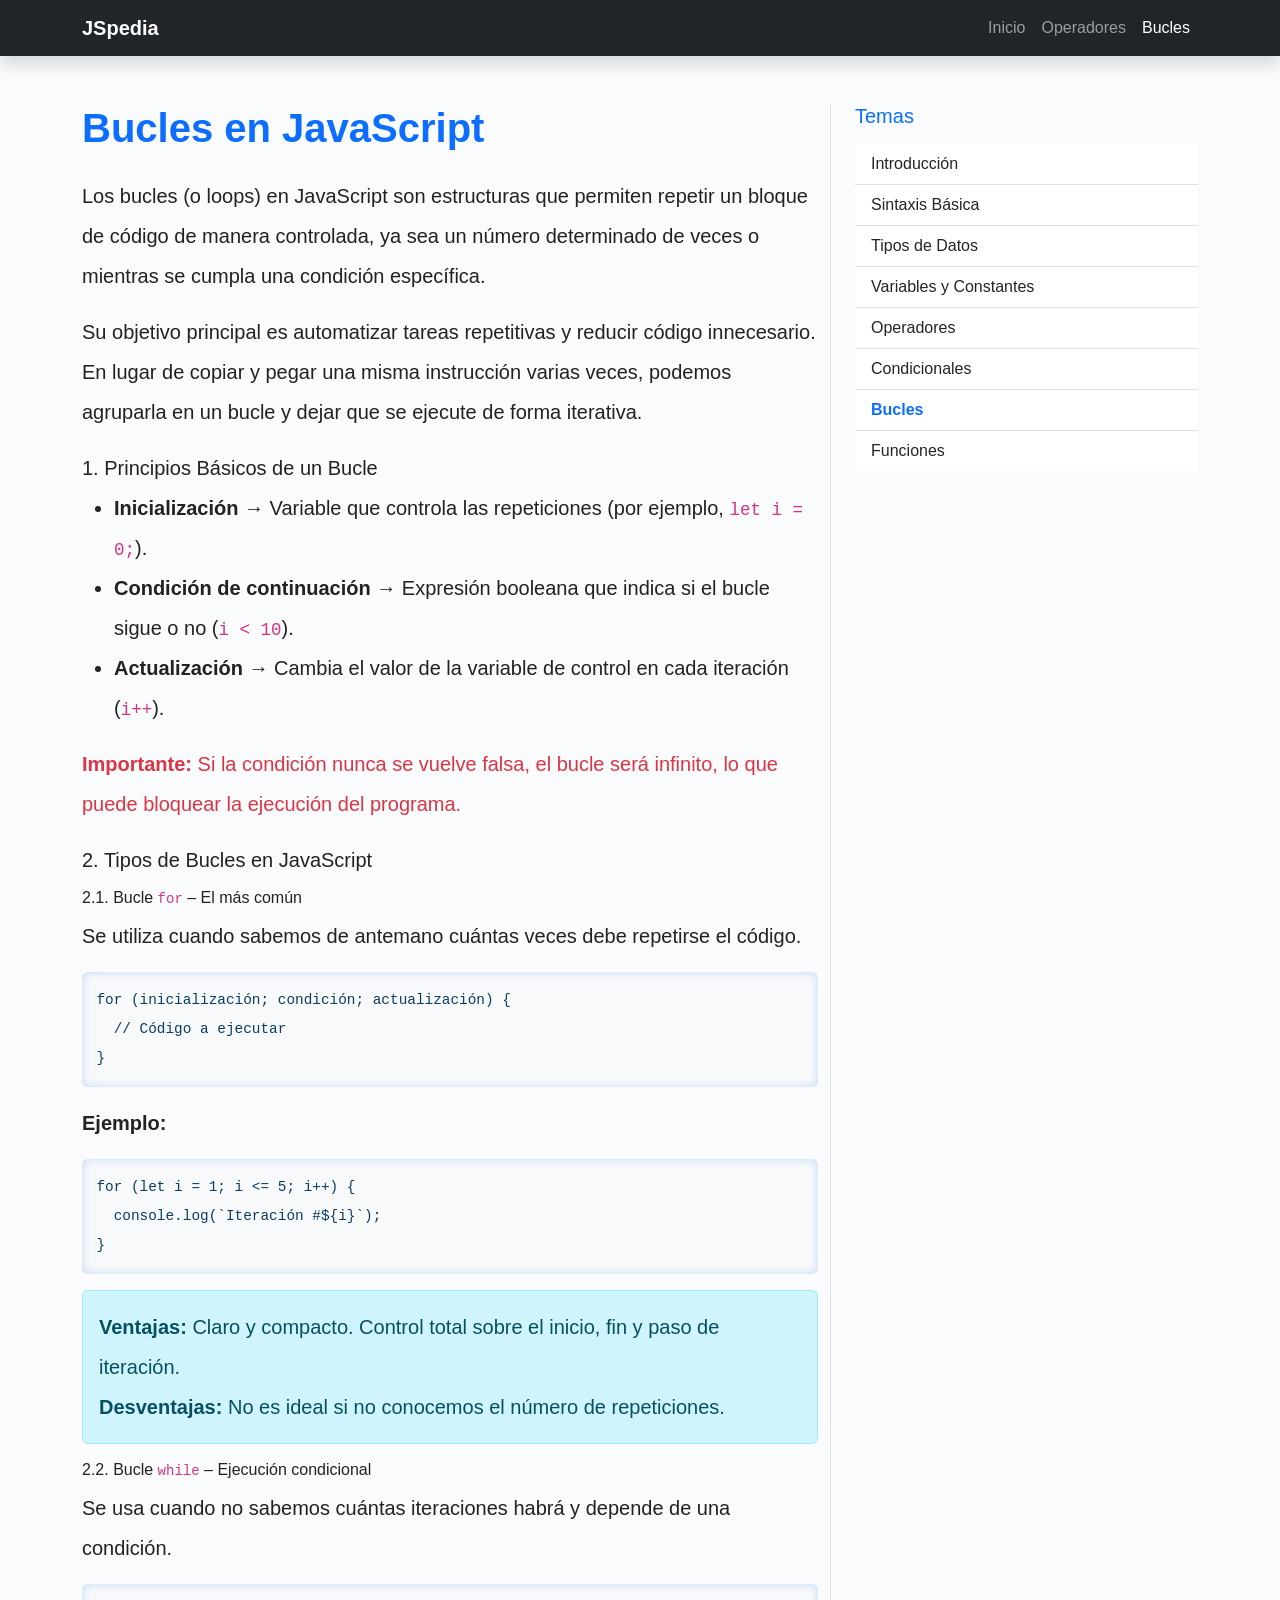
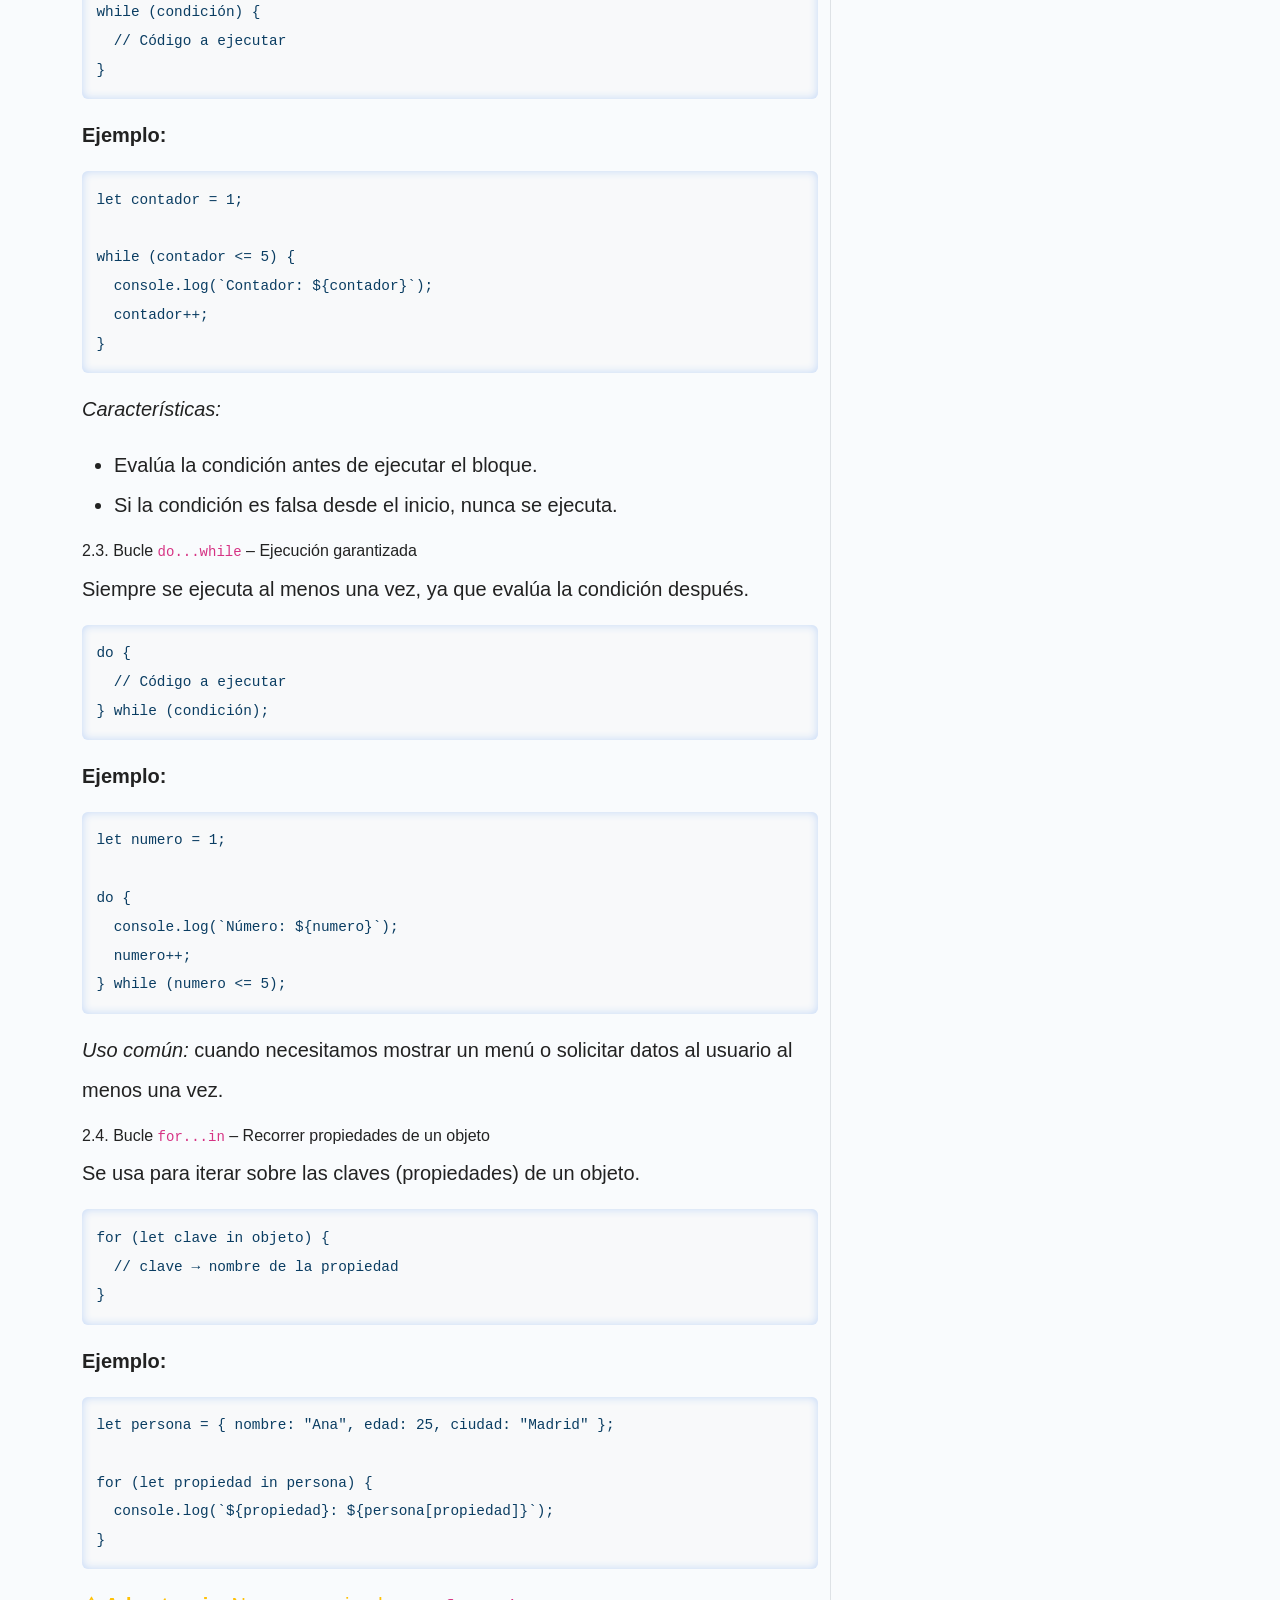
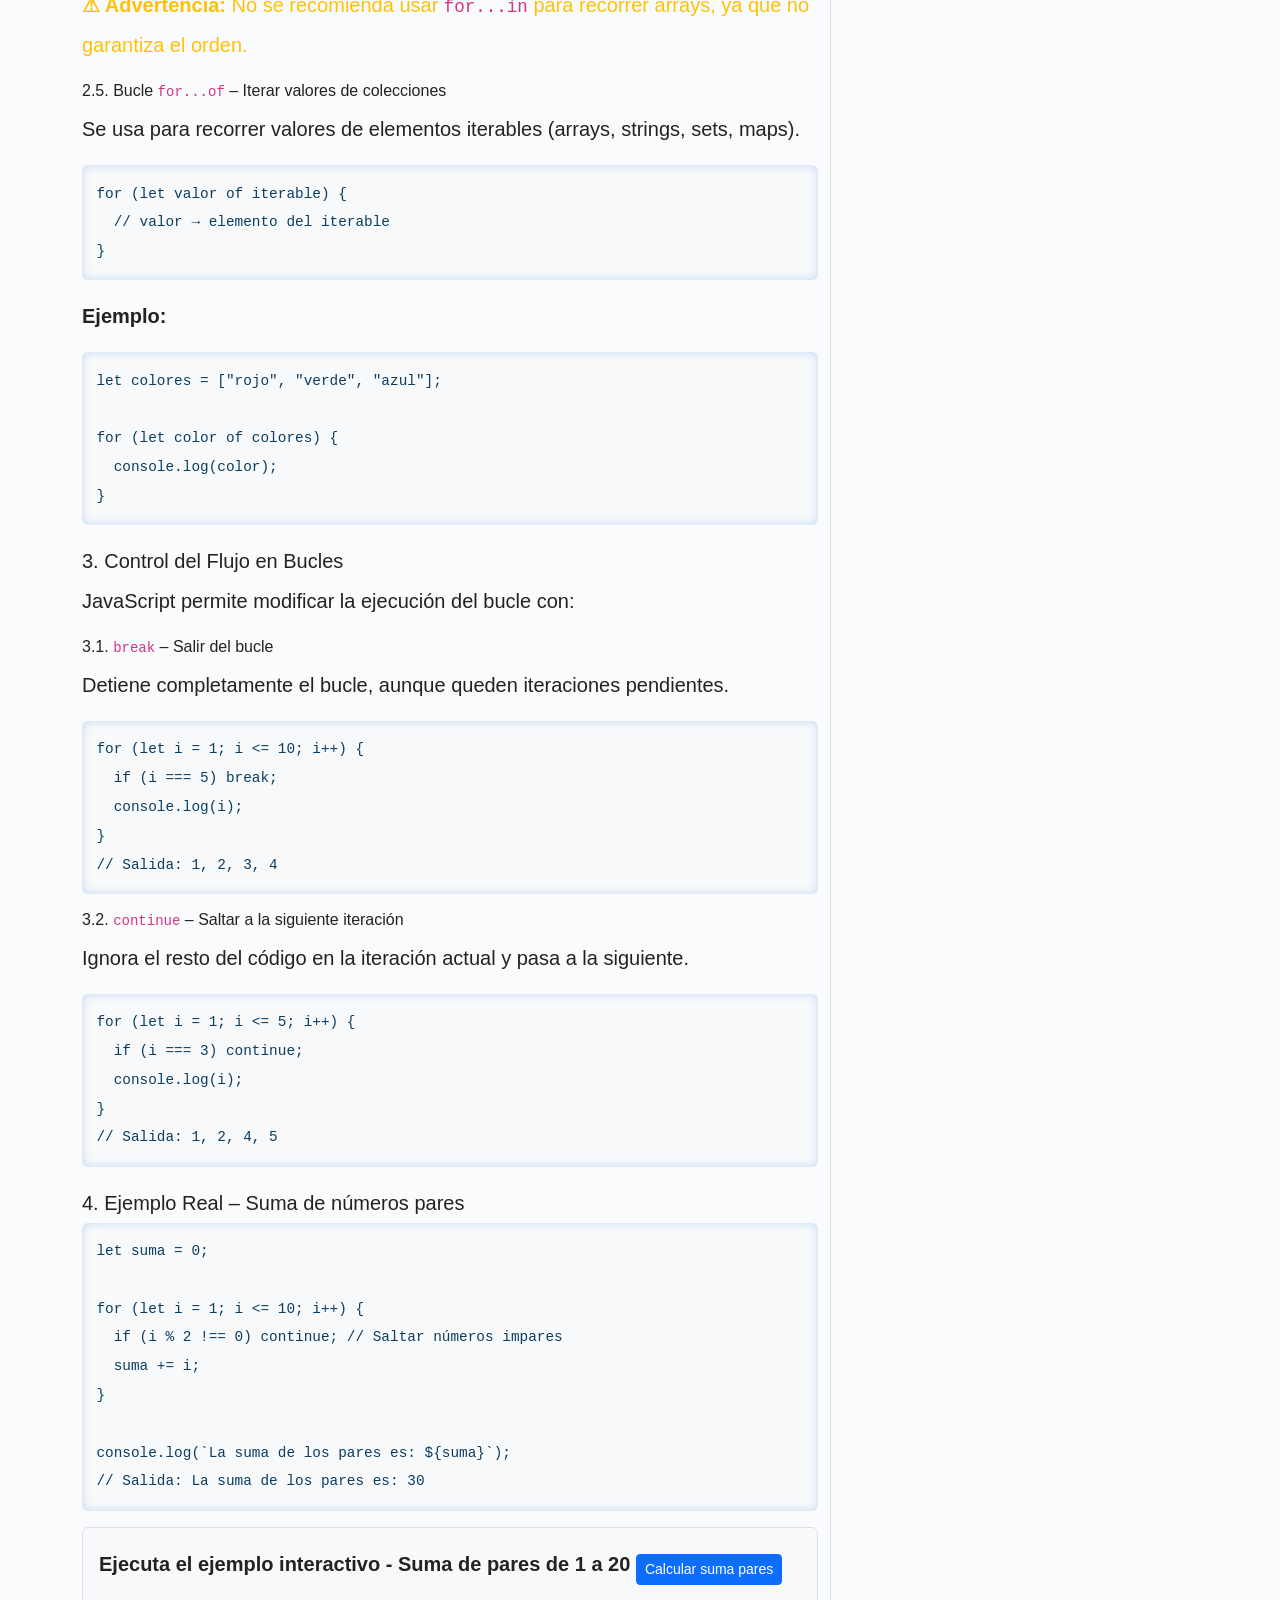
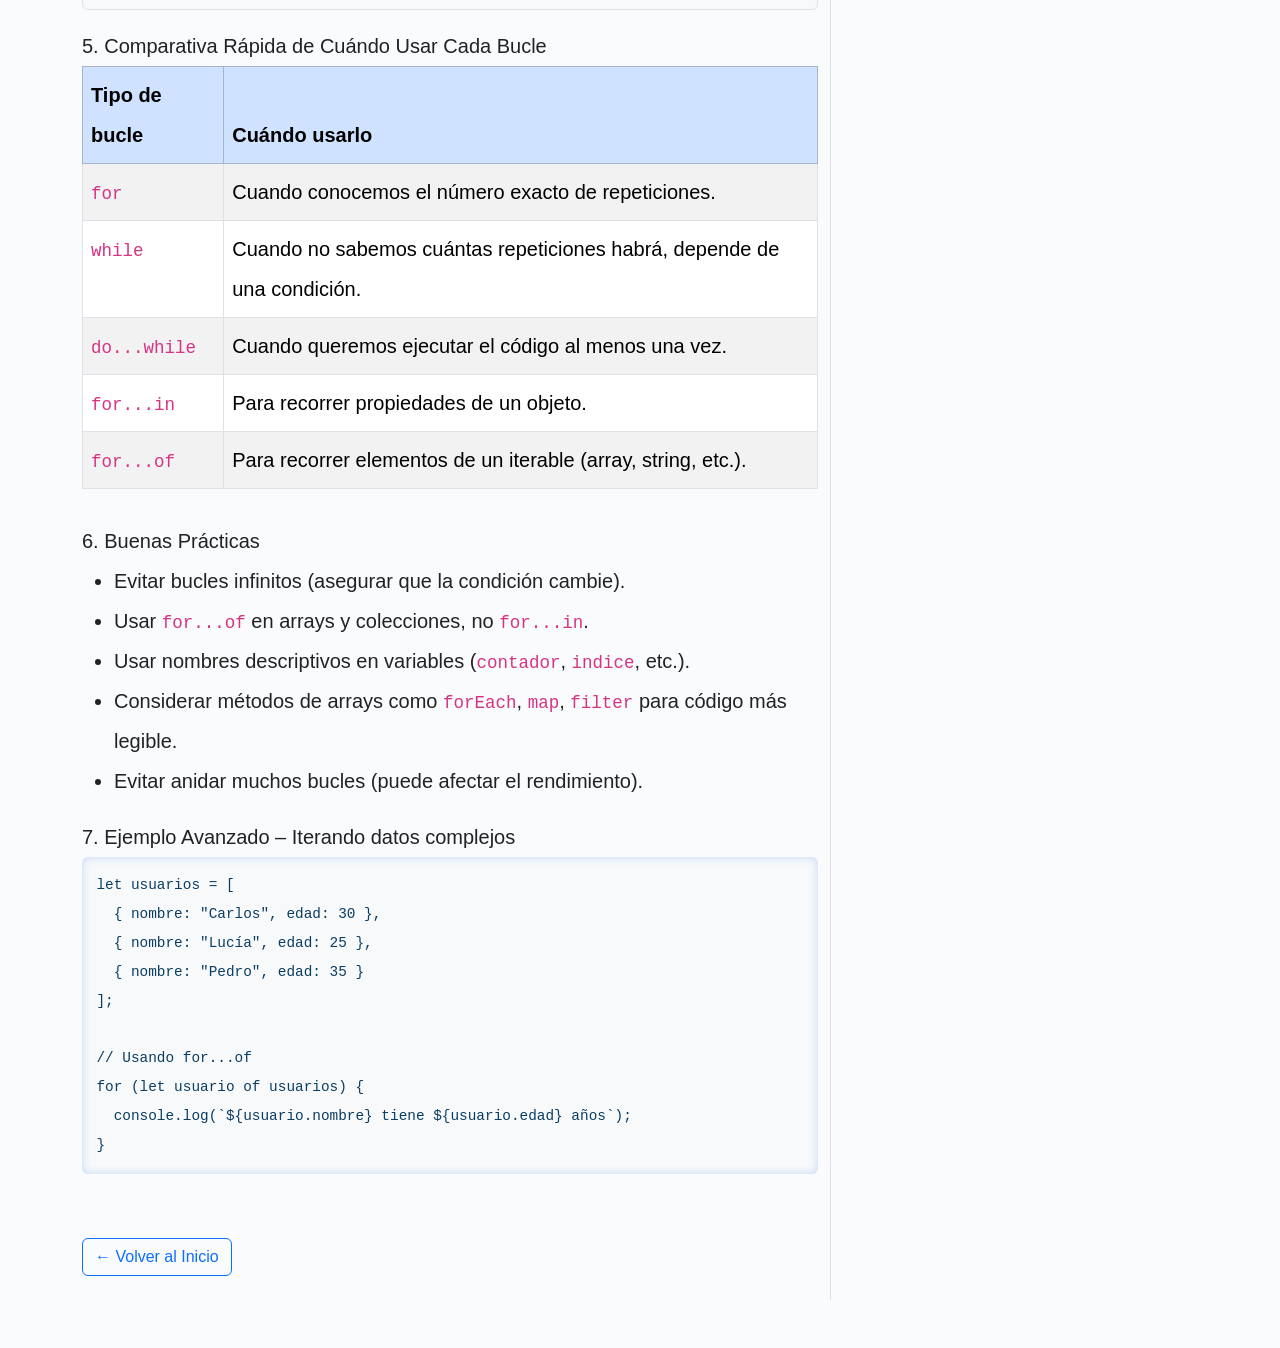
==== temas/bucles.html @ 1a0fc57c "implementacion de temas faltantes dentro de la enciclopedia" ====
<!DOCTYPE html>
<html lang="es">
<head>
    <meta charset="UTF-8" />
    <meta name="viewport" content="width=device-width, initial-scale=1" />
    <title>Introducción a JavaScript - Bucles</title>
    <link href="https://cdn.jsdelivr.net/npm/bootstrap@5.3.3/dist/css/bootstrap.min.css" rel="stylesheet" />
    <link href="../css/style.css" rel="stylesheet" />
    <style>
      pre code {
        display: block;
        padding: 1em;
        background-color: #f8f9fa;
        border-radius: 0.375rem;
        overflow-x: auto;
        font-size: 0.9rem;
      }
    </style>
</head>
<body>
    <nav class="navbar navbar-expand-lg navbar-dark bg-dark shadow sticky-top">
        <div class="container">
            <a class="navbar-brand fw-bold" href="../index.html">JSpedia</a>
            <button class="navbar-toggler" type="button" data-bs-toggle="collapse" data-bs-target="#menuTema" aria-controls="menuTema" aria-expanded="false" aria-label="Toggle navigation">
                <span class="navbar-toggler-icon"></span>
            </button>
            <div class="collapse navbar-collapse" id="menuTema">
                <ul class="navbar-nav ms-auto fs-6">
                    <li class="nav-item"><a class="nav-link" href="../index.html">Inicio</a></li>
                    <li class="nav-item"><a class="nav-link" href="operadores.html">Operadores</a></li>
                    <li class="nav-item"><a class="nav-link active" href="bucles.html">Bucles</a></li>
                </ul>
            </div>
        </div>
    </nav>

    <div class="container my-5">
      <div class="row">
        <!-- Contenido principal -->
        <main class="col-lg-8">
          <h1 class="mb-4 text-primary fw-bold">Bucles en JavaScript</h1>

          <article class="mb-4 fs-5 lh-lg">

<section class="mb-5 fs-5 lh-lg">

  <p>Los bucles (o loops) en JavaScript son estructuras que permiten repetir un bloque de código de manera controlada, ya sea un número determinado de veces o mientras se cumpla una condición específica.</p>

  <p>Su objetivo principal es automatizar tareas repetitivas y reducir código innecesario. En lugar de copiar y pegar una misma instrucción varias veces, podemos agruparla en un bucle y dejar que se ejecute de forma iterativa.</p>

  <h5 class="mt-4">1. Principios Básicos de un Bucle</h5>
  <ul>
    <li><strong>Inicialización</strong> → Variable que controla las repeticiones (por ejemplo, <code>let i = 0;</code>).</li>
    <li><strong>Condición de continuación</strong> → Expresión booleana que indica si el bucle sigue o no (<code>i &lt; 10</code>).</li>
    <li><strong>Actualización</strong> → Cambia el valor de la variable de control en cada iteración (<code>i++</code>).</li>
  </ul>
  <p class="text-danger"><strong>Importante:</strong> Si la condición nunca se vuelve falsa, el bucle será infinito, lo que puede bloquear la ejecución del programa.</p>

  <h5 class="mt-4">2. Tipos de Bucles en JavaScript</h5>

  <h6 class="mt-3">2.1. Bucle <code>for</code> – El más común</h6>
  <p>Se utiliza cuando sabemos de antemano cuántas veces debe repetirse el código.</p>
  <pre><code>for (inicialización; condición; actualización) {
  // Código a ejecutar
}</code></pre>
  <p><strong>Ejemplo:</strong></p>
  <pre><code>for (let i = 1; i &lt;= 5; i++) {
  console.log(`Iteración #${i}`);
}</code></pre>
  <div class="alert alert-info">
    <strong>Ventajas:</strong> Claro y compacto. Control total sobre el inicio, fin y paso de iteración.<br>
    <strong>Desventajas:</strong> No es ideal si no conocemos el número de repeticiones.
  </div>

  <h6 class="mt-3">2.2. Bucle <code>while</code> – Ejecución condicional</h6>
  <p>Se usa cuando no sabemos cuántas iteraciones habrá y depende de una condición.</p>
  <pre><code>while (condición) {
  // Código a ejecutar
}</code></pre>
  <p><strong>Ejemplo:</strong></p>
  <pre><code>let contador = 1;

while (contador &lt;= 5) {
  console.log(`Contador: ${contador}`);
  contador++;
}</code></pre>
  <p><em>Características:</em></p>
  <ul>
    <li>Evalúa la condición antes de ejecutar el bloque.</li>
    <li>Si la condición es falsa desde el inicio, nunca se ejecuta.</li>
  </ul>

  <h6 class="mt-3">2.3. Bucle <code>do...while</code> – Ejecución garantizada</h6>
  <p>Siempre se ejecuta al menos una vez, ya que evalúa la condición después.</p>
  <pre><code>do {
  // Código a ejecutar
} while (condición);</code></pre>
  <p><strong>Ejemplo:</strong></p>
  <pre><code>let numero = 1;

do {
  console.log(`Número: ${numero}`);
  numero++;
} while (numero &lt;= 5);</code></pre>
  <p><em>Uso común:</em> cuando necesitamos mostrar un menú o solicitar datos al usuario al menos una vez.</p>

  <h6 class="mt-3">2.4. Bucle <code>for...in</code> – Recorrer propiedades de un objeto</h6>
  <p>Se usa para iterar sobre las claves (propiedades) de un objeto.</p>
  <pre><code>for (let clave in objeto) {
  // clave → nombre de la propiedad
}</code></pre>
  <p><strong>Ejemplo:</strong></p>
  <pre><code>let persona = { nombre: "Ana", edad: 25, ciudad: "Madrid" };

for (let propiedad in persona) {
  console.log(`${propiedad}: ${persona[propiedad]}`);
}</code></pre>
  <p class="text-warning"><strong>⚠ Advertencia:</strong> No se recomienda usar <code>for...in</code> para recorrer arrays, ya que no garantiza el orden.</p>

  <h6 class="mt-3">2.5. Bucle <code>for...of</code> – Iterar valores de colecciones</h6>
  <p>Se usa para recorrer valores de elementos iterables (arrays, strings, sets, maps).</p>
  <pre><code>for (let valor of iterable) {
  // valor → elemento del iterable
}</code></pre>
  <p><strong>Ejemplo:</strong></p>
  <pre><code>let colores = ["rojo", "verde", "azul"];

for (let color of colores) {
  console.log(color);
}</code></pre>

  <h5 class="mt-4">3. Control del Flujo en Bucles</h5>
  <p>JavaScript permite modificar la ejecución del bucle con:</p>

  <h6 class="mt-3">3.1. <code>break</code> – Salir del bucle</h6>
  <p>Detiene completamente el bucle, aunque queden iteraciones pendientes.</p>
  <pre><code>for (let i = 1; i &lt;= 10; i++) {
  if (i === 5) break;
  console.log(i);
}
// Salida: 1, 2, 3, 4</code></pre>

  <h6 class="mt-3">3.2. <code>continue</code> – Saltar a la siguiente iteración</h6>
  <p>Ignora el resto del código en la iteración actual y pasa a la siguiente.</p>
  <pre><code>for (let i = 1; i &lt;= 5; i++) {
  if (i === 3) continue;
  console.log(i);
}
// Salida: 1, 2, 4, 5</code></pre>

  <h5 class="mt-4">4. Ejemplo Real – Suma de números pares</h5>
  <pre><code>let suma = 0;

for (let i = 1; i &lt;= 10; i++) {
  if (i % 2 !== 0) continue; // Saltar números impares
  suma += i;
}

console.log(`La suma de los pares es: ${suma}`);
// Salida: La suma de los pares es: 30</code></pre>

  <div class="mb-4 p-3 border rounded bg-light">
    <strong>Ejecuta el ejemplo interactivo - Suma de pares de 1 a 20</strong>
    <button id="btnSumPares" class="btn btn-sm btn-primary mt-2">Calcular suma pares</button>
    <div class="mt-2 fs-5 fw-semibold text-success" id="resSumaPares"></div>
  </div>

  <h5 class="mt-4">5. Comparativa Rápida de Cuándo Usar Cada Bucle</h5>
  <div class="table-responsive">
    <table class="table table-striped table-bordered">
      <thead class="table-primary">
        <tr><th>Tipo de bucle</th><th>Cuándo usarlo</th></tr>
      </thead>
      <tbody>
        <tr><td><code>for</code></td><td>Cuando conocemos el número exacto de repeticiones.</td></tr>
        <tr><td><code>while</code></td><td>Cuando no sabemos cuántas repeticiones habrá, depende de una condición.</td></tr>
        <tr><td><code>do...while</code></td><td>Cuando queremos ejecutar el código al menos una vez.</td></tr>
        <tr><td><code>for...in</code></td><td>Para recorrer propiedades de un objeto.</td></tr>
        <tr><td><code>for...of</code></td><td>Para recorrer elementos de un iterable (array, string, etc.).</td></tr>
      </tbody>
    </table>
  </div>

  <h5 class="mt-4">6. Buenas Prácticas</h5>
  <ul>
    <li>Evitar bucles infinitos (asegurar que la condición cambie).</li>
    <li>Usar <code>for...of</code> en arrays y colecciones, no <code>for...in</code>.</li>
    <li>Usar nombres descriptivos en variables (<code>contador</code>, <code>indice</code>, etc.).</li>
    <li>Considerar métodos de arrays como <code>forEach</code>, <code>map</code>, <code>filter</code> para código más legible.</li>
    <li>Evitar anidar muchos bucles (puede afectar el rendimiento).</li>
  </ul>

  <h5 class="mt-4">7. Ejemplo Avanzado – Iterando datos complejos</h5>
  <pre><code>let usuarios = [
  { nombre: "Carlos", edad: 30 },
  { nombre: "Lucía", edad: 25 },
  { nombre: "Pedro", edad: 35 }
];

// Usando for...of
for (let usuario of usuarios) {
  console.log(`${usuario.nombre} tiene ${usuario.edad} años`);
}</code></pre>

</section>

<a href="../index.html" class="btn btn-outline-primary mt-3">← Volver al Inicio</a>
          </article>
        </main>

        <!-- Menú lateral de navegación a temas -->
        <nav class="col-lg-4 mt-4 mt-lg-0 ps-lg-4 border-start">
          <h5 class="text-primary mb-3">Temas</h5>
          <ul class="list-group list-group-flush">
            <li class="list-group-item"><a href="introduccion.html" class="text-decoration-none text-dark">Introducción</a></li>
            <li class="list-group-item"><a href="sintaxis.html" class="text-decoration-none text-dark">Sintaxis Básica</a></li>
            <li class="list-group-item"><a href="tipos-datos.html" class="text-decoration-none text-dark">Tipos de Datos</a></li>
            <li class="list-group-item"><a href="variables.html" class="text-decoration-none text-dark">Variables y Constantes</a></li>
            <li class="list-group-item"><a href="operadores.html" class="text-decoration-none text-dark">Operadores</a></li>
            <li class="list-group-item"><a href="condicionales.html" class="text-decoration-none text-dark">Condicionales</a></li>
            <li class="list-group-item"><a href="bucles.html" class="text-decoration-none fw-semibold text-primary">Bucles</a></li>
            <li class="list-group-item"><a href="funciones.html" class="text-decoration-none text-dark">Funciones</a></li>
          </ul>
        </nav>
      </div>
    </div>

    <script src="https://cdn.jsdelivr.net/npm/bootstrap@5.3.3/dist/js/bootstrap.bundle.min.js"></script>
    <script>
      // Ejemplo interactivo: Suma de números pares del 1 al 20
      document.getElementById('btnSumPares').addEventListener('click', () => {
        let suma = 0;
        for (let i = 1; i <= 20; i++) {
          if (i % 2 !== 0) continue;
          suma += i;
        }
        document.getElementById('resSumaPares').textContent = `La suma de los números pares entre 1 y 20 es: ${suma}`;
        console.log('Suma pares 1-20:', suma);
      });
    </script>
</body>
</html>
---- css/style.css ----
/* Fuente general */
body {
    font-family: 'Segoe UI', Tahoma, Geneva, Verdana, sans-serif;
    background-color: #f9fbfd;
    color: #222;
    min-height: 100vh;
    display: flex;
    flex-direction: column;
}

/* Header - Hero */
header {
    background: linear-gradient(90deg, #007bff, #00aaff);
    position: relative;
}

/* Efecto hover para tarjetas */
.tema-card {
    transition: transform 0.3s ease, box-shadow 0.3s ease;
    cursor: pointer;
}
.tema-card:hover {
    transform: translateY(-10px);
    box-shadow: 0 10px 25px rgba(0, 123, 255, 0.4);
}

/* Imagenes dentro de tarjetas */
.tema-img {
    object-fit: cover;
    height: 180px;
}

/* Botones con transición */
.btn-theme {
    transition: background-color 0.3s ease, box-shadow 0.3s ease;
}
.btn-theme:hover {
    background-color: #0056b3;
    box-shadow: 0 4px 12px rgba(0, 86, 179, 0.6);
}

/* Títulos en cards */
.card-title {
    color: #007bff;
}

/* Código resaltado */
pre code {
    background-color: #e9f1fb;
    padding: 15px;
    display: block;
    border-radius: 8px;
    overflow-x: auto;
    font-family: 'Fira Code', monospace, monospace;
    font-size: 1rem;
    color: #0a3d62;
    box-shadow: inset 0 0 10px #c3d8f7;
}

/* Footer */
footer {
    margin-top: auto;
}

/* Scroll suave para enlaces internos */
html {
    scroll-behavior: smooth;
}
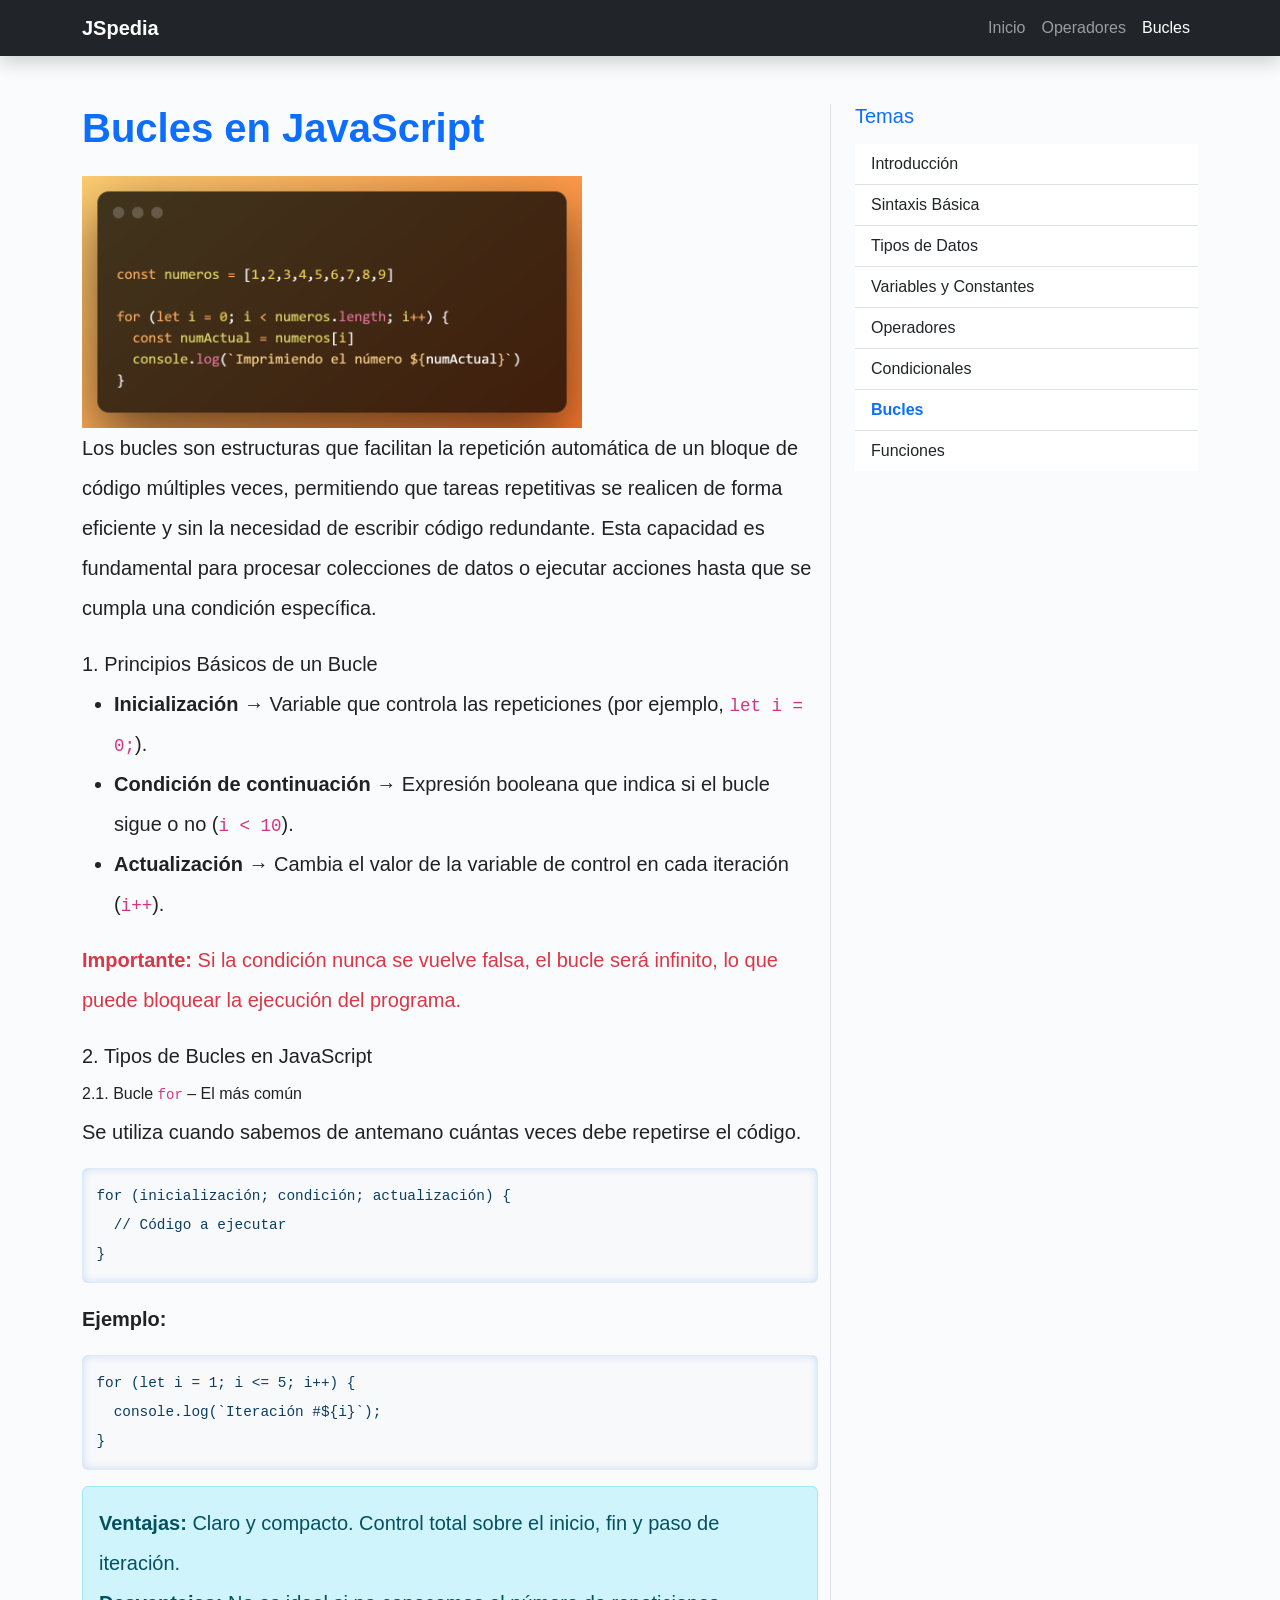
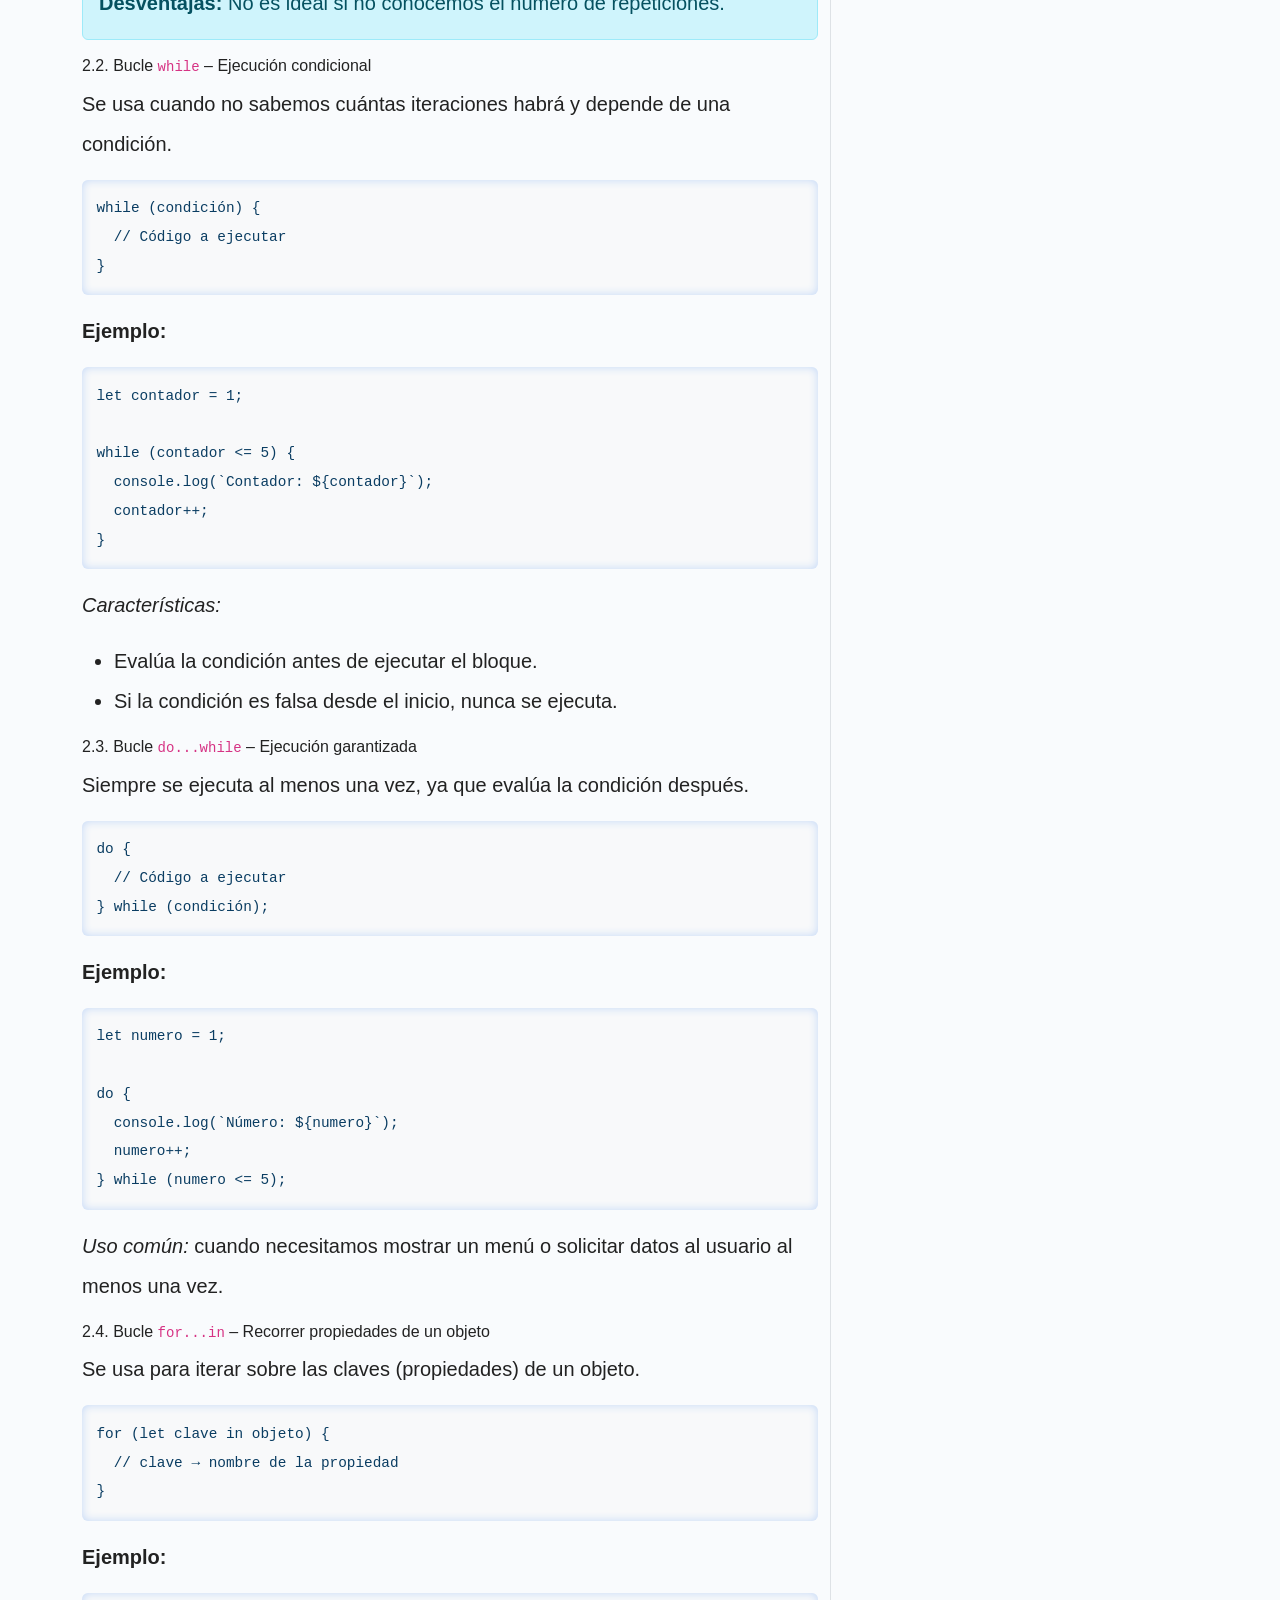
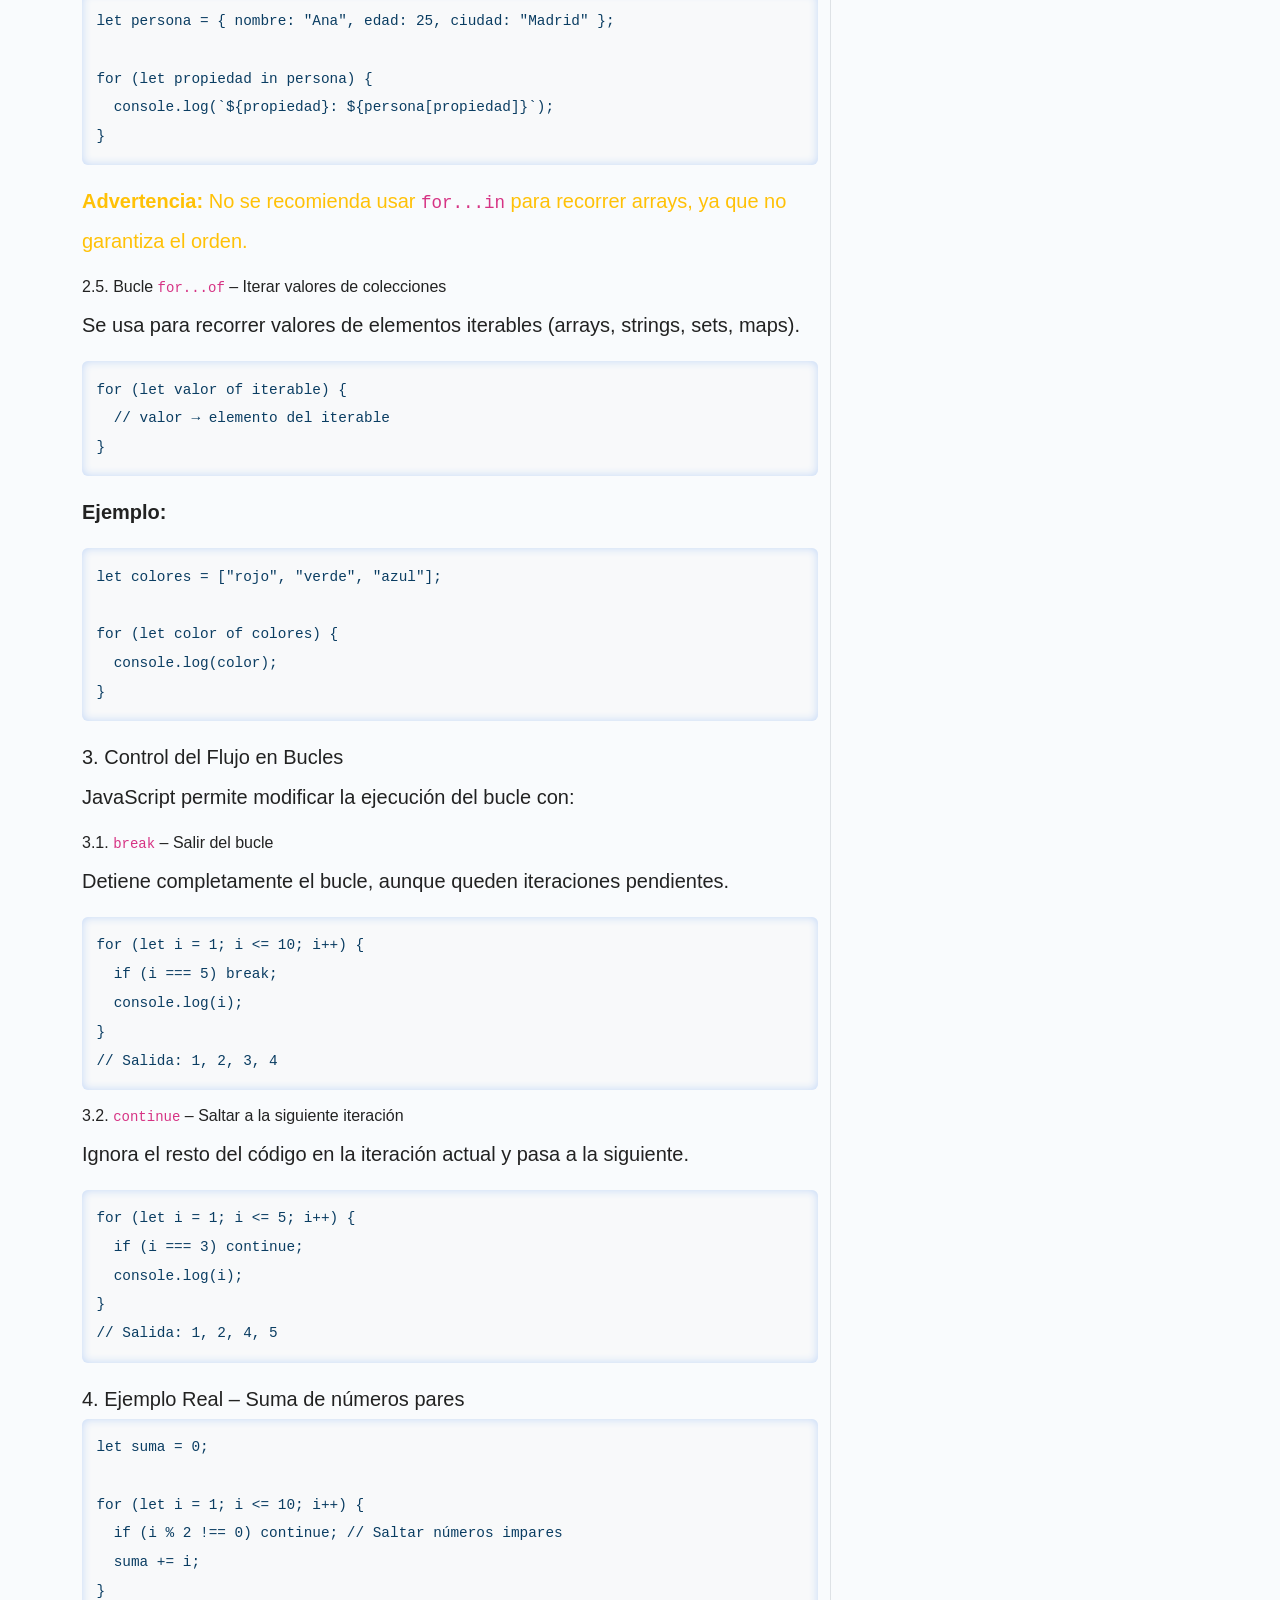
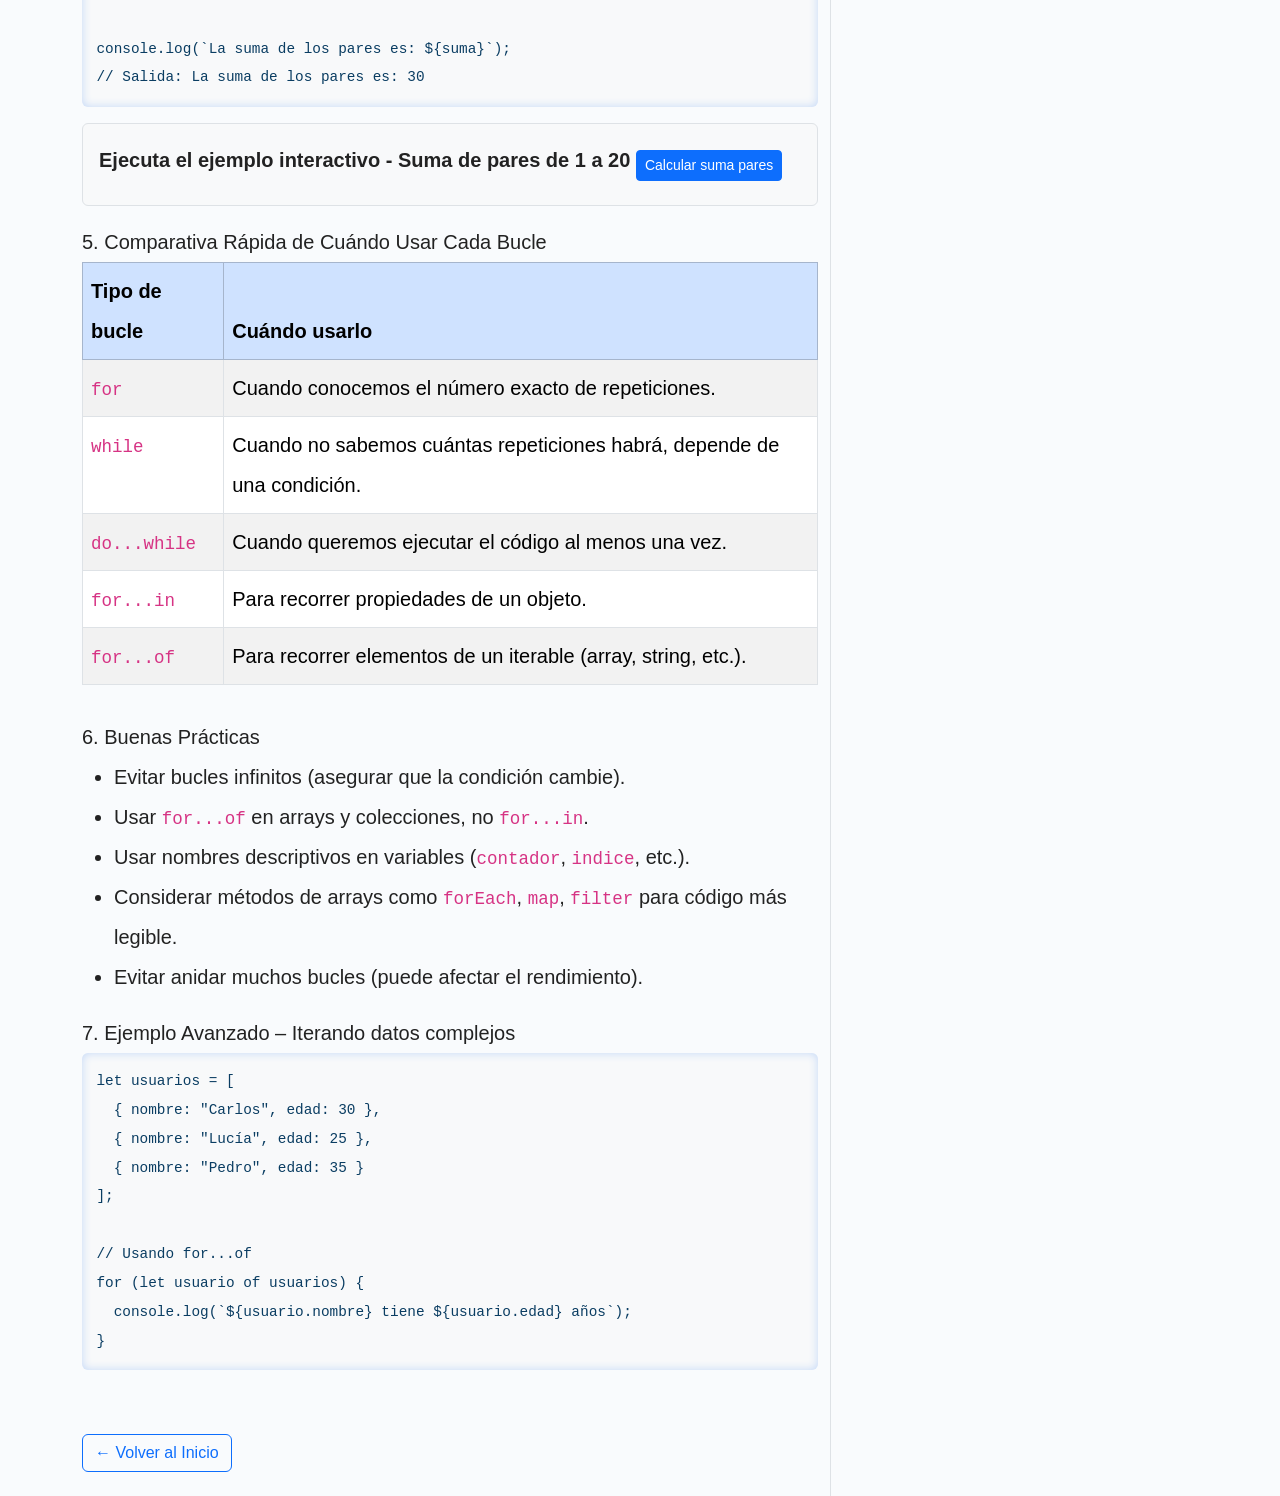
==== commit ce5c0fb8: "Parte final de la enciclopedia" ====
--- a/temas/bucles.html
+++ b/temas/bucles.html
@@ -3,7 +3,8 @@
 <head>
     <meta charset="UTF-8" />
     <meta name="viewport" content="width=device-width, initial-scale=1" />
-    <title>Introducción a JavaScript - Bucles</title>
+        <link rel="icon" href="../img/1.png" type="image/x-icon" />
+    <title>Bucles en JavaScript</title>
     <link href="https://cdn.jsdelivr.net/npm/bootstrap@5.3.3/dist/css/bootstrap.min.css" rel="stylesheet" />
     <link href="../css/style.css" rel="stylesheet" />
     <style>
@@ -39,14 +40,14 @@
         <!-- Contenido principal -->
         <main class="col-lg-8">
           <h1 class="mb-4 text-primary fw-bold">Bucles en JavaScript</h1>
+                    <img src="../img/7.png" class="card-img-top" alt="Bucles">
 
           <article class="mb-4 fs-5 lh-lg">
 
 <section class="mb-5 fs-5 lh-lg">
-
-  <p>Los bucles (o loops) en JavaScript son estructuras que permiten repetir un bloque de código de manera controlada, ya sea un número determinado de veces o mientras se cumpla una condición específica.</p>
-
-  <p>Su objetivo principal es automatizar tareas repetitivas y reducir código innecesario. En lugar de copiar y pegar una misma instrucción varias veces, podemos agruparla en un bucle y dejar que se ejecute de forma iterativa.</p>
+<p>
+Los bucles son estructuras que facilitan la repetición automática de un bloque de código múltiples veces, permitiendo que tareas repetitivas se realicen de forma eficiente y sin la necesidad de escribir código redundante. Esta capacidad es fundamental para procesar colecciones de datos o ejecutar acciones hasta que se cumpla una condición específica.
+</p>
 
   <h5 class="mt-4">1. Principios Básicos de un Bucle</h5>
   <ul>
@@ -115,7 +116,7 @@
 for (let propiedad in persona) {
   console.log(`${propiedad}: ${persona[propiedad]}`);
 }</code></pre>
-  <p class="text-warning"><strong>⚠ Advertencia:</strong> No se recomienda usar <code>for...in</code> para recorrer arrays, ya que no garantiza el orden.</p>
+  <p class="text-warning"><strong>Advertencia:</strong> No se recomienda usar <code>for...in</code> para recorrer arrays, ya que no garantiza el orden.</p>
 
   <h6 class="mt-3">2.5. Bucle <code>for...of</code> – Iterar valores de colecciones</h6>
   <p>Se usa para recorrer valores de elementos iterables (arrays, strings, sets, maps).</p>
--- a/css/style.css
+++ b/css/style.css
@@ -66,3 +66,24 @@
 html {
     scroll-behavior: smooth;
 }
+
+.card-img-top {
+  width: 100%;       /* Para que ocupe todo el ancho del contenedor */
+  max-width: 500px;  /* O el tamaño que desees */
+  height: auto;      /* Mantener proporción */
+}
+
+html, body {
+  height: 100%;
+  margin: 0;
+  display: flex;
+  flex-direction: column;
+}
+
+body > main {
+  flex: 1 0 auto; /* Hace que el main crezca y ocupe espacio disponible */
+}
+
+footer {
+  flex-shrink: 0; /* Evita que el footer se reduzca */
+}
